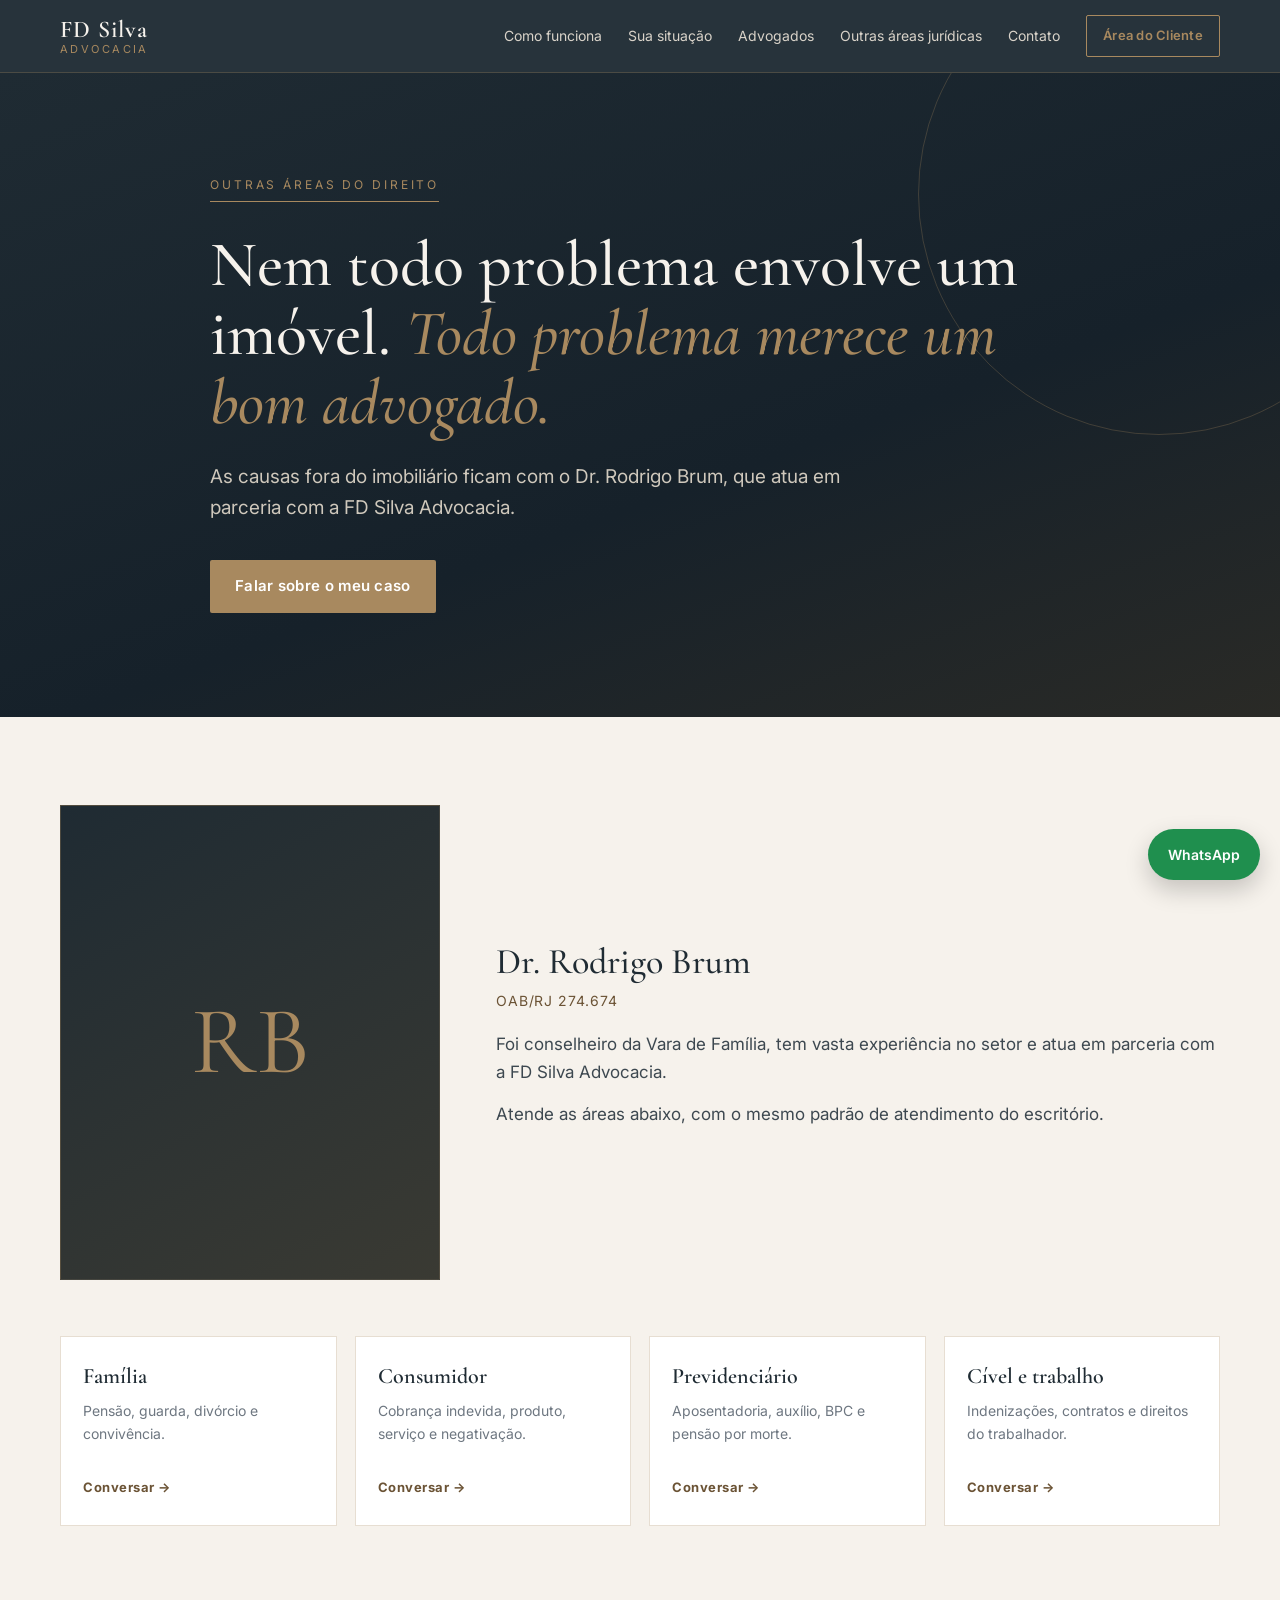
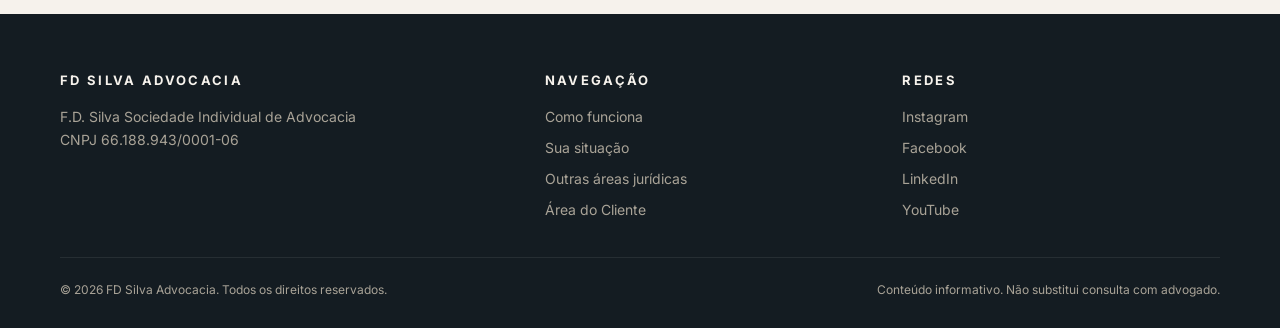
==== outras-areas.html @ 9269e238 "Site novo da FD Silva Advocacia com Área do Cliente Co-Authored-By: Claude Opus 5.5 <noreply@anthrop" ====
<!DOCTYPE html>
<html lang="pt-BR">
<head>
<!-- Google Tag Manager: troque GTM-XXXXXXX pelo ID do contêiner do escritório -->
<script>(function(w,d,s,l,i){if(i.indexOf('XXXX')>-1)return;w[l]=w[l]||[];w[l].push({'gtm.start':new Date().getTime(),event:'gtm.js'});var f=d.getElementsByTagName(s)[0],j=d.createElement(s),dl=l!='dataLayer'?'&l='+l:'';j.async=true;j.src='https://www.googletagmanager.com/gtm.js?id='+i+dl;f.parentNode.insertBefore(j,f);})(window,document,'script','dataLayer','GTM-XXXXXXX');</script>
<meta charset="UTF-8">
<meta name="viewport" content="width=device-width, initial-scale=1">
<title>Outras Áreas do Direito | Dr. Rodrigo Brum | FD Silva Advocacia</title>
<meta name="description" content="Família, consumidor, previdenciário, cível e trabalho com o Dr. Rodrigo Brum, OAB/RJ 274.674, em parceria com a FD Silva Advocacia.">
<link rel="canonical" href="https://fdsilvaadvocacia.com.br/outras-areas">
<meta property="og:title" content="FD Silva Advocacia">
<meta property="og:description" content="Leilão de imóveis, imissão na posse e regularização. Do edital à chave na mão.">
<meta property="og:type" content="website">
<meta property="og:url" content="https://fdsilvaadvocacia.com.br/">
<link rel="preconnect" href="https://fonts.googleapis.com">
<link rel="preconnect" href="https://fonts.gstatic.com" crossorigin>
<link href="https://fonts.googleapis.com/css2?family=Cormorant+Garamond:ital,wght@0,500;0,600;1,500&family=Inter:wght@400;500;600&display=swap" rel="stylesheet">
<link rel="stylesheet" href="/assets/estilo.css">
<script type="application/ld+json">
{"@context":"https://schema.org","@type":"LegalService","name":"F.D. Silva Sociedade Individual de Advocacia","alternateName":"FD Silva Advocacia","url":"https://fdsilvaadvocacia.com.br","email":"time@fdsilvaadvocacia.com.br","telephone":"+55-21-3512-5022","address":{"@type":"PostalAddress","streetAddress":"Av. das Américas, 4.200, Bl. 01, sala 305, Centro Empresarial BarraShopping","addressLocality":"Rio de Janeiro","addressRegion":"RJ","postalCode":"22640-102","addressCountry":"BR"},"areaServed":"Rio de Janeiro"}
</script>
</head>
<body>
<noscript><iframe src="https://www.googletagmanager.com/ns.html?id=GTM-XXXXXXX" height="0" width="0" style="display:none;visibility:hidden"></iframe></noscript>

<header class="topo">
  <div class="wrap">
    <a href="/" class="marca"><b>FD Silva</b><small>Advocacia</small></a>
    <button class="abre-menu" id="abreMenu" aria-label="Abrir menu">Menu</button>
    <nav class="menu" id="menu">
      <a href="/#como-funciona">Como funciona</a>
      <a href="/#situacoes">Sua situação</a>
      <a href="/#equipe">Advogados</a>
      <a href="/outras-areas">Outras áreas jurídicas</a>
      <a href="/#contato">Contato</a>
      <a href="/area-do-cliente" class="btn btn-linha btn-pq">Área do Cliente</a>
    </nav>
  </div>
</header>

<main>
<section class="hero">
  <div class="wrap">
    <span class="selo">Outras áreas do Direito</span>
    <h1>Nem todo problema envolve um imóvel. <em>Todo problema merece um bom advogado.</em></h1>
    <p>As causas fora do imobiliário ficam com o Dr. Rodrigo Brum, que atua em parceria com a FD Silva Advocacia.</p>
    <div class="acoes"><a class="btn btn-ouro" data-zap="Olá! Quero falar com o Dr. Rodrigo Brum sobre um caso.">Falar sobre o meu caso</a></div>
  </div>
</section>
<section>
  <div class="wrap">
    <div class="adv">
      <div class="foto"><img src="/assets/rodrigo.jpg" alt="Dr. Rodrigo Brum" onerror="this.replaceWith(Object.assign(document.createElement('span'),{textContent:'RB'}))"></div>
      <div>
        <h3>Dr. Rodrigo Brum</h3>
        <div class="reg">OAB/RJ 274.674</div>
        <p>Foi conselheiro da Vara de Família, tem vasta experiência no setor e atua em parceria com a FD Silva Advocacia.</p>
        <p>Atende as áreas abaixo, com o mesmo padrão de atendimento do escritório.</p>
      </div>
    </div>
    <div class="cards">
      <a class="card" data-zap="Olá, Dr. Rodrigo! Tenho uma questão de família (pensão, guarda ou divórcio)."><h3>Família</h3><p>Pensão, guarda, divórcio e convivência.</p><b>Conversar →</b></a>
      <a class="card" data-zap="Olá, Dr. Rodrigo! Tenho um problema com uma empresa (consumidor)."><h3>Consumidor</h3><p>Cobrança indevida, produto, serviço e negativação.</p><b>Conversar →</b></a>
      <a class="card" data-zap="Olá, Dr. Rodrigo! Tenho uma questão com o INSS."><h3>Previdenciário</h3><p>Aposentadoria, auxílio, BPC e pensão por morte.</p><b>Conversar →</b></a>
      <a class="card" data-zap="Olá, Dr. Rodrigo! Tenho uma questão cível ou trabalhista."><h3>Cível e trabalho</h3><p>Indenizações, contratos e direitos do trabalhador.</p><b>Conversar →</b></a>
    </div>
  </div>
</section>
</main>

<footer>
  <div class="wrap">
    <div class="grade">
      <div>
        <h4>FD Silva Advocacia</h4>
        <p>F.D. Silva Sociedade Individual de Advocacia<br>CNPJ 66.188.943/0001-06</p>
      </div>
      <div>
        <h4>Navegação</h4>
        <ul><li><a href="/#como-funciona">Como funciona</a></li><li><a href="/#situacoes">Sua situação</a></li><li><a href="/outras-areas">Outras áreas jurídicas</a></li><li><a href="/area-do-cliente">Área do Cliente</a></li></ul>
      </div>
      <div>
        <h4>Redes</h4>
        <ul>
          <li><a href="https://instagram.com/fabriciodamiaoadvogado" target="_blank" rel="noopener">Instagram</a></li>
          <li><a href="https://facebook.com/fabriciodamiaoadvogado" target="_blank" rel="noopener">Facebook</a></li>
          <li><a href="https://br.linkedin.com/in/fabricio-dami%C3%A3o-advogado-160982410" target="_blank" rel="noopener">LinkedIn</a></li>
          <li><a href="https://youtube.com/@fabriciodamiaoadvogado" target="_blank" rel="noopener">YouTube</a></li>
        </ul>
      </div>
    </div>
    <div class="base"><span>© <span id="ano"></span> FD Silva Advocacia. Todos os direitos reservados.</span><span>Conteúdo informativo. Não substitui consulta com advogado.</span></div>
  </div>
</footer>

<a class="zap" data-zap="Olá! Vim pelo site da FD Silva Advocacia.">WhatsApp</a>
<script src="/assets/site.js"></script>
</body>
</html>
---- assets/estilo.css ----
:root{
  --bronze:#A8895F;--bronze-esc:#6B5335;--grafite:#1F2B33;
  --cinza:#6E7781;--areia:#F6F2EC;--branco:#fff;--linha:rgba(168,137,95,.28);
  --serif:"Cormorant Garamond",Georgia,serif;--sans:"Inter",system-ui,sans-serif;
}
*{box-sizing:border-box;margin:0;padding:0}
html{scroll-behavior:smooth}
body{font-family:var(--sans);color:var(--grafite);background:var(--areia);line-height:1.65;font-size:17px}
a{color:inherit;text-decoration:none}
img{max-width:100%;display:block}
.wrap{width:min(1160px,100% - 32px);margin-inline:auto}

/* topo */
.topo{position:sticky;top:0;z-index:50;background:rgba(31,43,51,.96);backdrop-filter:blur(8px);border-bottom:1px solid var(--linha)}
.topo .wrap{display:flex;align-items:center;justify-content:space-between;height:72px;gap:16px}
.marca{display:flex;flex-direction:column;line-height:1.1;color:var(--areia)}
.marca b{font-family:var(--serif);font-size:24px;font-weight:600;letter-spacing:.04em}
.marca small{font-size:11px;letter-spacing:.22em;text-transform:uppercase;color:var(--bronze)}
.menu{display:flex;align-items:center;gap:26px;font-size:14px;color:#d9d3c9}
.menu a:hover{color:var(--bronze)}
.btn{display:inline-flex;align-items:center;justify-content:center;gap:8px;padding:13px 24px;border-radius:2px;font-weight:600;font-size:15px;letter-spacing:.02em;transition:.2s;border:1px solid transparent;cursor:pointer}
.btn-ouro{background:var(--bronze);color:#fff}
.btn-ouro:hover{background:var(--bronze-esc)}
.btn-linha{border-color:var(--bronze);color:var(--bronze)}
.btn-linha:hover{background:var(--bronze);color:#fff}
.btn-pq{padding:9px 16px;font-size:13px}
.abre-menu{display:none;background:none;border:1px solid var(--linha);color:var(--areia);padding:8px 12px;font-size:14px}

/* hero */
.hero{background:linear-gradient(160deg,#1F2B33 0%,#16212a 60%,#2a2a26 100%);color:var(--areia);padding:96px 0 104px;position:relative;overflow:hidden}
.hero:after{content:"";position:absolute;right:-120px;top:-120px;width:480px;height:480px;border:1px solid var(--linha);border-radius:50%}
.hero .wrap{position:relative;z-index:1;max-width:860px}
.selo{display:inline-block;font-size:12px;letter-spacing:.24em;text-transform:uppercase;color:var(--bronze);border-bottom:1px solid var(--bronze);padding-bottom:6px;margin-bottom:28px}
.hero h1{font-family:var(--serif);font-weight:500;font-size:clamp(38px,6vw,64px);line-height:1.08;margin-bottom:24px}
.hero h1 em{color:var(--bronze);font-style:italic}
.hero p{font-size:19px;color:#cfc8bc;max-width:640px;margin-bottom:36px}
.acoes{display:flex;flex-wrap:wrap;gap:14px}

/* seções */
section{padding:88px 0}
.titulo{max-width:700px;margin-bottom:48px}
.titulo span{font-size:12px;letter-spacing:.24em;text-transform:uppercase;color:var(--bronze-esc);font-weight:600}
.titulo h2{font-family:var(--serif);font-weight:500;font-size:clamp(30px,4vw,44px);line-height:1.15;margin:10px 0 14px}
.titulo p{color:var(--cinza)}

/* esteira */
.esteira{display:grid;grid-template-columns:repeat(5,1fr);gap:0;border:1px solid var(--linha);background:#fff}
.passo{padding:28px 22px;border-right:1px solid var(--linha)}
.passo:last-child{border-right:0}
.passo i{font-style:normal;font-family:var(--serif);font-size:38px;color:var(--bronze)}
.passo h3{font-size:16px;margin:6px 0 8px}
.passo p{font-size:14px;color:var(--cinza)}

/* situações */
.cards{display:grid;grid-template-columns:repeat(4,1fr);gap:18px}
.card{background:#fff;border:1px solid var(--linha);padding:26px 22px;display:flex;flex-direction:column;gap:10px;transition:.2s;min-height:190px}
.card:hover{border-color:var(--bronze);transform:translateY(-3px);box-shadow:0 12px 28px rgba(31,43,51,.08)}
.card h3{font-family:var(--serif);font-size:22px;font-weight:600;line-height:1.2}
.card p{font-size:14px;color:var(--cinza);flex:1}
.card b{font-size:13px;color:var(--bronze-esc);letter-spacing:.04em}

/* área do cliente */
.cliente{background:var(--grafite);color:var(--areia)}
.cliente .grade{display:grid;grid-template-columns:1.1fr .9fr;gap:56px;align-items:center}
.cliente .titulo span{color:var(--bronze)}
.cliente .titulo p{color:#cfc8bc}
.lista{list-style:none;display:grid;gap:14px;margin-bottom:34px}
.lista li{padding-left:28px;position:relative;color:#e6e0d6}
.lista li:before{content:"";position:absolute;left:0;top:11px;width:14px;height:1px;background:var(--bronze)}
.painel{border:1px solid var(--linha);padding:34px;background:rgba(255,255,255,.03)}
.painel .linha{display:flex;justify-content:space-between;padding:14px 0;border-bottom:1px solid rgba(255,255,255,.08);font-size:14px}
.painel .linha:last-child{border:0}
.painel .linha b{color:var(--bronze);font-weight:500}

/* advogados */
.adv{display:grid;grid-template-columns:380px 1fr;gap:56px;align-items:center;margin-bottom:56px}
.adv.inverte{grid-template-columns:1fr 380px}
.adv.inverte .foto{order:2}
.foto{aspect-ratio:4/5;background:linear-gradient(150deg,#1F2B33,#3a3a33);display:flex;align-items:center;justify-content:center;border:1px solid var(--linha);overflow:hidden}
.foto img{width:100%;height:100%;object-fit:cover}
.foto span{font-family:var(--serif);font-size:96px;color:var(--bronze)}
.adv h3{font-family:var(--serif);font-size:36px;font-weight:500;line-height:1.1}
.adv .reg{color:var(--bronze-esc);font-size:14px;letter-spacing:.06em;margin:8px 0 18px}
.adv p{color:#3d4850;margin-bottom:14px}
.tags{display:flex;flex-wrap:wrap;gap:8px;margin:18px 0 26px}
.tags span{font-size:13px;border:1px solid var(--linha);padding:6px 12px;background:#fff}
a.adv{color:inherit}
a.adv:hover h3{color:var(--bronze-esc)}

/* contato */
.contato{background:#fff}
.contato .grade{display:grid;grid-template-columns:repeat(3,1fr);gap:18px}
.contato .bloco{border:1px solid var(--linha);padding:28px}
.contato .bloco small{font-size:12px;letter-spacing:.2em;text-transform:uppercase;color:var(--bronze-esc)}
.contato .bloco p{margin-top:8px}

/* rodapé */
footer{background:#141c22;color:#a9a397;padding:56px 0 28px;font-size:14px}
footer .grade{display:grid;grid-template-columns:1.4fr 1fr 1fr;gap:40px;margin-bottom:36px}
footer h4{color:var(--areia);font-size:13px;letter-spacing:.18em;text-transform:uppercase;margin-bottom:14px}
footer a:hover{color:var(--bronze)}
footer ul{list-style:none;display:grid;gap:8px}
footer .base{border-top:1px solid rgba(255,255,255,.08);padding-top:22px;font-size:12px;display:flex;justify-content:space-between;gap:16px;flex-wrap:wrap}

.zap{position:fixed;right:20px;bottom:20px;z-index:60;background:#1f8f4e;color:#fff;border-radius:40px;padding:14px 20px;font-weight:600;font-size:14px;box-shadow:0 10px 24px rgba(0,0,0,.2)}

@media(max-width:960px){
  .menu{display:none;position:absolute;top:72px;left:0;right:0;background:var(--grafite);flex-direction:column;padding:20px;gap:16px;border-bottom:1px solid var(--linha)}
  .menu.aberto{display:flex}
  .abre-menu{display:block}
  .esteira{grid-template-columns:1fr 1fr}
  .passo{border-bottom:1px solid var(--linha)}
  .cards{grid-template-columns:1fr 1fr}
  .cliente .grade,.adv,.adv.inverte,.contato .grade,footer .grade{grid-template-columns:1fr}
  .adv.inverte .foto{order:0}
  .foto{max-width:340px}
  section{padding:64px 0}
  .hero{padding:72px 0}
}
@media(max-width:520px){.cards,.esteira{grid-template-columns:1fr}.zap{padding:12px 16px}}
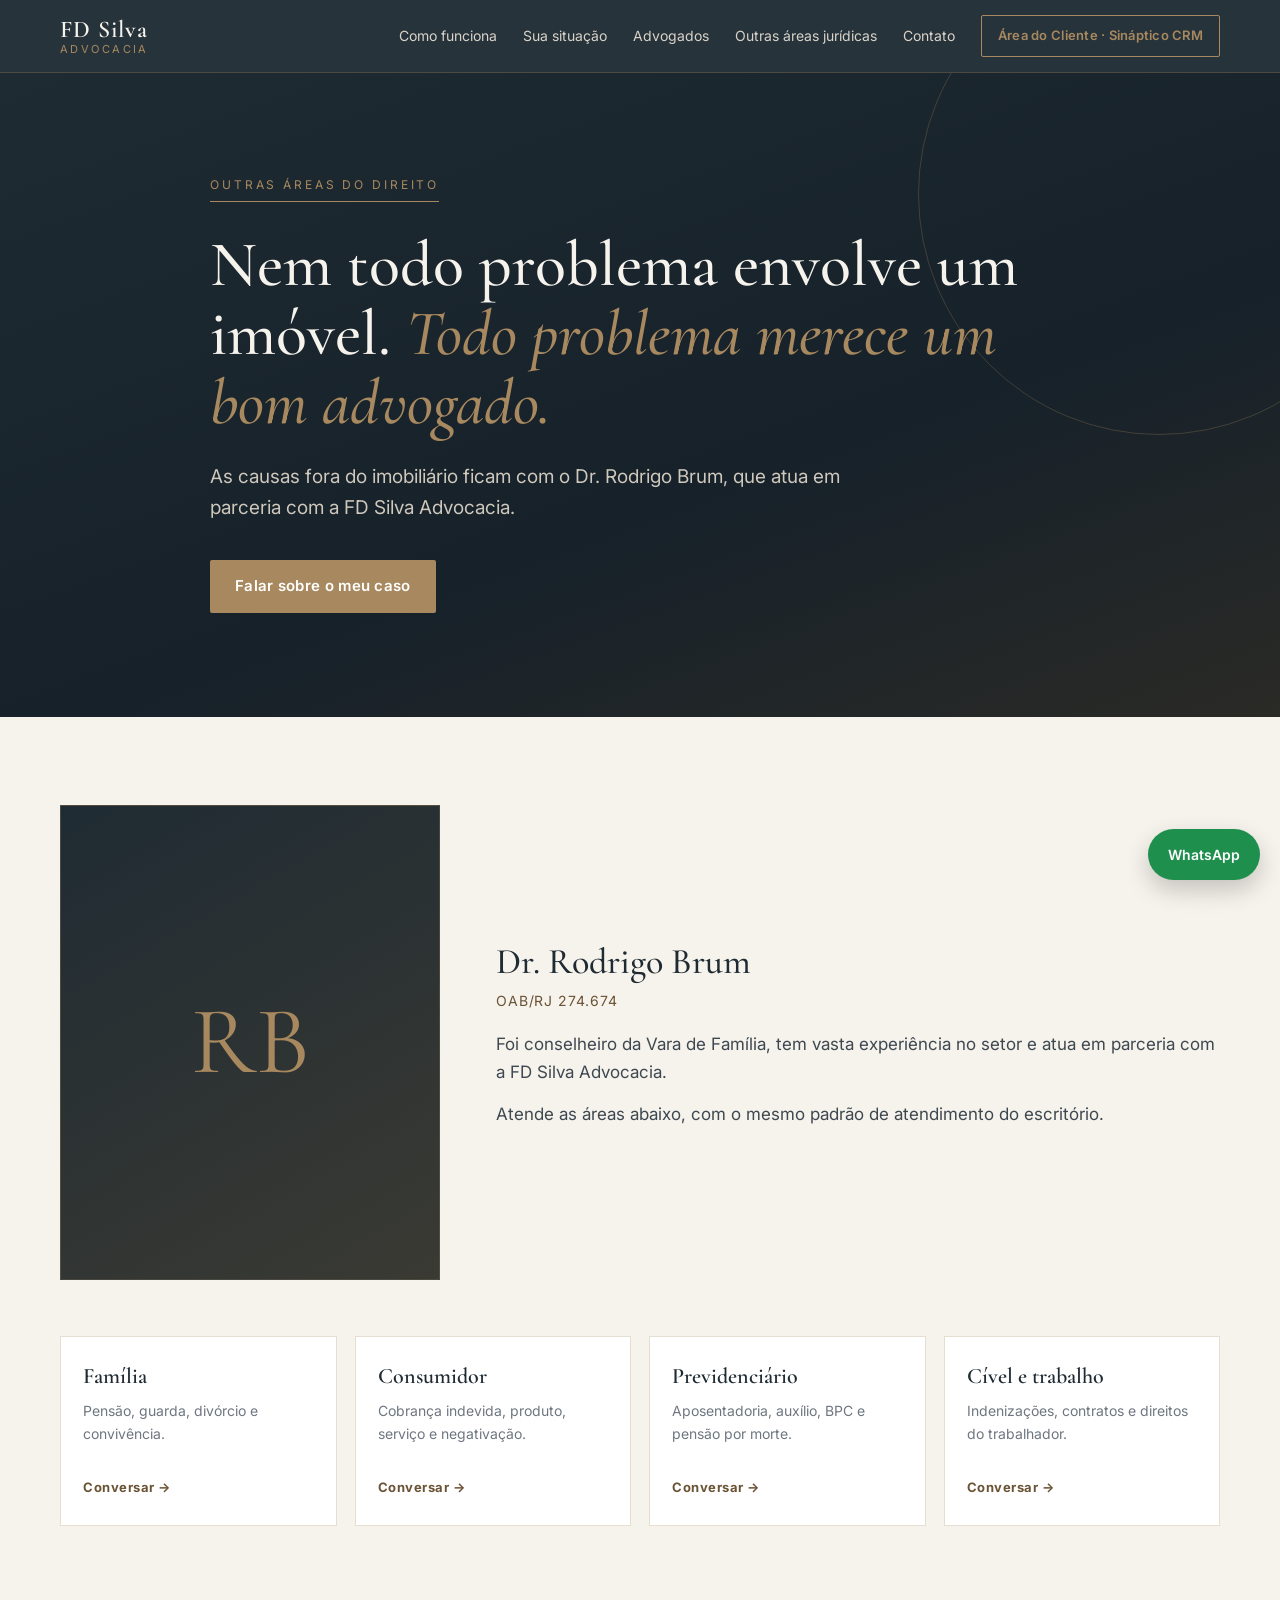
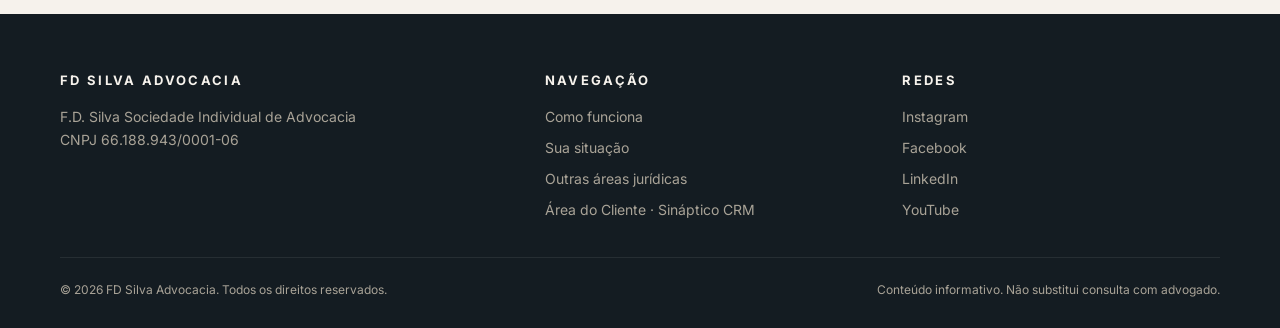
==== commit e347de0a: "Área do Cliente com o nome Sináptico CRM Co-Authored-By: Claude Opus 5.5 <noreply@anthropic.com> Cla" ====
--- a/outras-areas.html
+++ b/outras-areas.html
@@ -33,7 +33,7 @@
       <a href="/#equipe">Advogados</a>
       <a href="/outras-areas">Outras áreas jurídicas</a>
       <a href="/#contato">Contato</a>
-      <a href="/area-do-cliente" class="btn btn-linha btn-pq">Área do Cliente</a>
+      <a href="/area-do-cliente" class="btn btn-linha btn-pq">Área do Cliente · Sináptico CRM</a>
     </nav>
   </div>
 </header>
@@ -77,7 +77,7 @@
       </div>
       <div>
         <h4>Navegação</h4>
-        <ul><li><a href="/#como-funciona">Como funciona</a></li><li><a href="/#situacoes">Sua situação</a></li><li><a href="/outras-areas">Outras áreas jurídicas</a></li><li><a href="/area-do-cliente">Área do Cliente</a></li></ul>
+        <ul><li><a href="/#como-funciona">Como funciona</a></li><li><a href="/#situacoes">Sua situação</a></li><li><a href="/outras-areas">Outras áreas jurídicas</a></li><li><a href="/area-do-cliente">Área do Cliente · Sináptico CRM</a></li></ul>
       </div>
       <div>
         <h4>Redes</h4>
